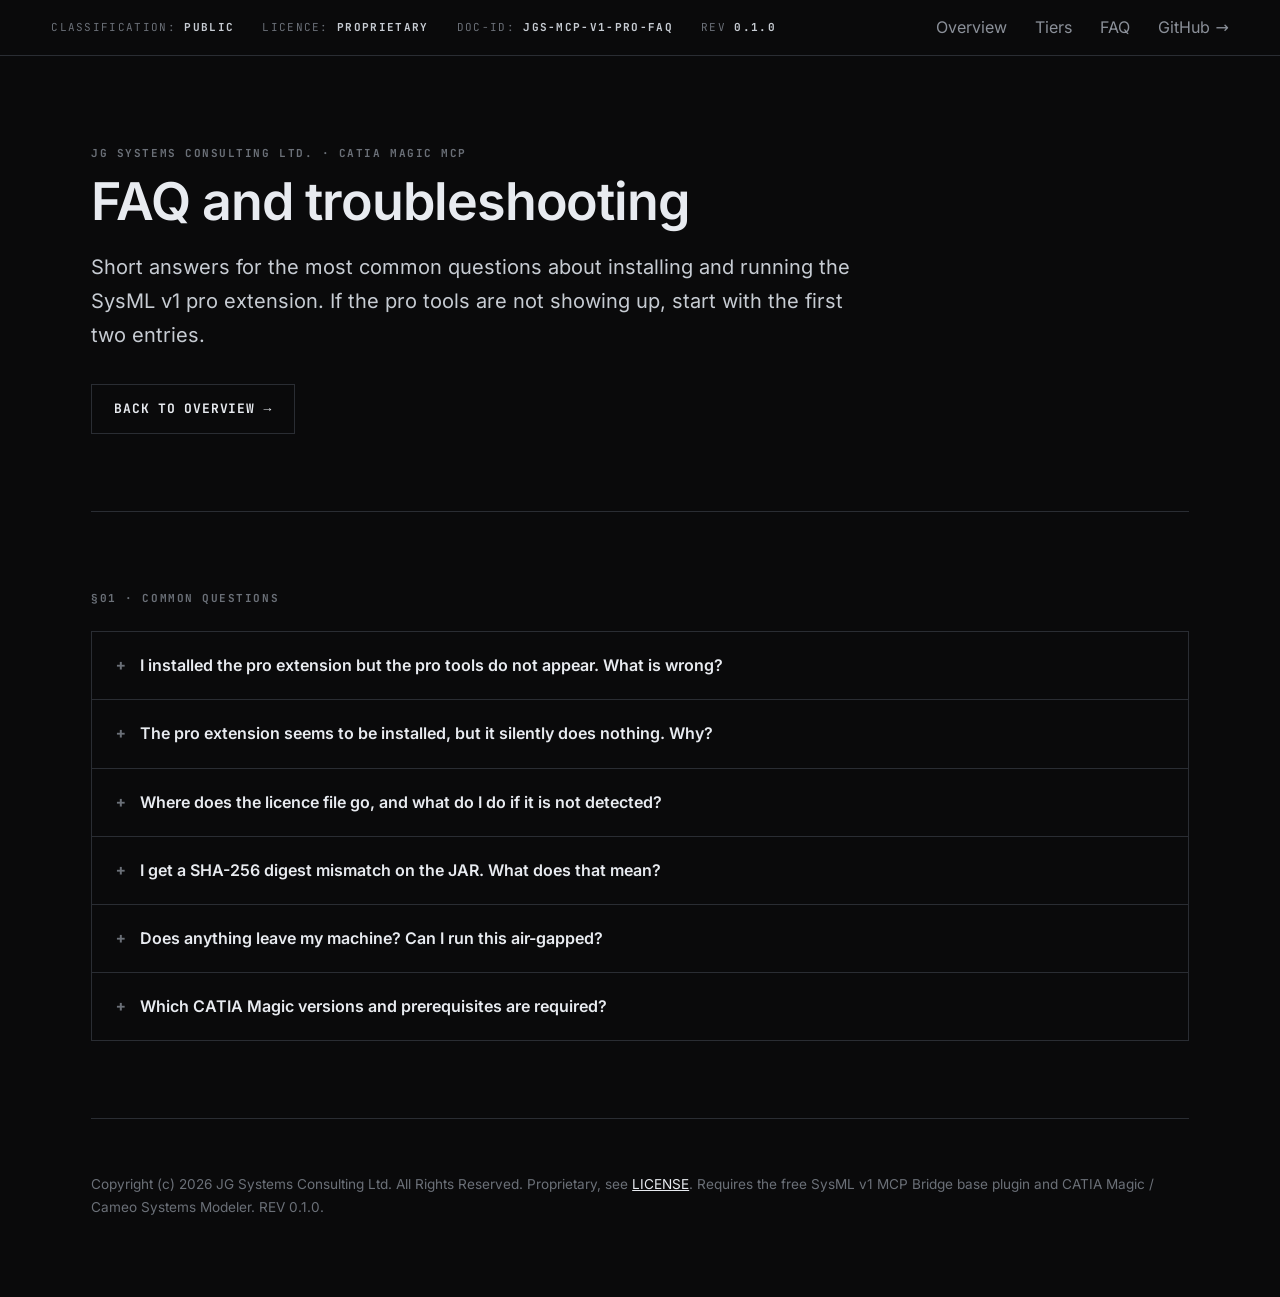
==== docs/faq.html @ 7cb9d119 "docs: add licence-tiers and FAQ sub-pages (RR-B-30) Multi-page site assessment: the repo content jus" ====
<!DOCTYPE html>
<!--
  Copyright (c) 2026 JG Systems Consulting Ltd. All Rights Reserved.
  SPDX-License-Identifier: LicenseRef-JGSystemsConsulting-Proprietary
  JGS brand & design system, dark engineering drafting-document aesthetic.
-->
<html lang="en">
<head>
<meta charset="utf-8">
<meta name="viewport" content="width=device-width, initial-scale=1">
<title>SysML v1 Pro extension: FAQ and troubleshooting | JGS</title>
<meta name="description" content="Answers for the SysML v1 Pro extension: pro tools not appearing, missing base plugin, licence file placement, JAR digest checks, air-gapped operation, and supported CATIA Magic versions.">
<meta name="robots" content="index, follow">
<meta name="author" content="JG Systems Consulting Ltd.">
<link rel="canonical" href="https://jgsystemsconsulting.github.io/jgs-magic-sysmlv1-pro/faq.html">
<meta property="og:type" content="website">
<meta property="og:site_name" content="JGS CATIA Magic MCP">
<meta property="og:title" content="SysML v1 Pro extension: FAQ and troubleshooting">
<meta property="og:description" content="Troubleshooting the SysML v1 pro extension: missing tools, base plugin, licence detection, digest mismatch, air-gapped operation, prerequisites.">
<meta property="og:url" content="https://jgsystemsconsulting.github.io/jgs-magic-sysmlv1-pro/faq.html">
<meta name="twitter:card" content="summary">
<meta name="twitter:title" content="SysML v1 Pro extension: FAQ and troubleshooting">
<meta name="twitter:description" content="Troubleshooting the SysML v1 pro extension: missing tools, base plugin, licence detection, digest mismatch, air-gapped operation, prerequisites.">
<style>
@font-face { font-family: 'Inter'; font-style: normal; font-weight: 400; font-display: swap; src: url('fonts/inter-400.woff2') format('woff2'); }
@font-face { font-family: 'Inter'; font-style: normal; font-weight: 600; font-display: swap; src: url('fonts/inter-600.woff2') format('woff2'); }
@font-face { font-family: 'JetBrains Mono'; font-style: normal; font-weight: 400; font-display: swap; src: url('fonts/jetbrains-mono-400.woff2') format('woff2'); }
@font-face { font-family: 'JetBrains Mono'; font-style: normal; font-weight: 700; font-display: swap; src: url('fonts/jetbrains-mono-700.woff2') format('woff2'); }

:root {
  --ink: #0a0a0b; --ink-2: #111113; --ink-3: #16171a; --ink-4: #1e2024;
  --line: #2a2d33; --line-2: #3a3e46;
  --mute: #6b7078; --mute-2: #8b9099;
  --text: #c7ccd3; --text-hi: #e8ebf0;
  --paper: #f4f2ec; --paper-ink: #0a0a0b;
  --mono: 'JetBrains Mono', ui-monospace, 'SFMono-Regular', Menlo, Consolas, monospace;
  --sans: 'Inter', ui-sans-serif, system-ui, sans-serif;
  --pad-x: clamp(24px, 4vw, 80px); --pad-section: clamp(48px, 6vw, 96px);
}

* { box-sizing: border-box; }
html { -webkit-text-size-adjust: 100%; scroll-behavior: smooth; }
body {
  margin: 0; background: var(--ink); color: var(--mute-2);
  font-family: var(--sans); font-size: 16px; line-height: 1.7;
  -webkit-font-smoothing: antialiased;
}
.wrap { max-width: 1200px; margin: 0 auto; padding: 0 var(--pad-x); }
a { color: var(--text-hi); }
h1, h2, h3 { color: var(--text-hi); letter-spacing: -0.02em; font-weight: 600; }
code, .mono { font-family: var(--mono); }

.label {
  font-family: var(--mono); font-weight: 700; text-transform: uppercase;
  letter-spacing: 0.14em; font-size: 0.6875rem; color: var(--mute);
}

/* Masthead */
.masthead { border-bottom: 1px solid var(--line); }
.masthead .row {
  display: flex; flex-wrap: wrap; gap: 12px 28px; align-items: center;
  padding: 14px var(--pad-x);
}
.masthead .row span { font-family: var(--mono); font-size: 0.6875rem; letter-spacing: 0.12em; color: var(--mute); text-transform: uppercase; }
.masthead .row span b { color: var(--text); font-weight: 700; }
.masthead .row .spacer { flex: 1; }
.masthead .row a { color: var(--mute-2); text-decoration: none; }
.masthead .row a:hover { color: var(--text-hi); }

/* Section scaffolding */
section { padding: var(--pad-section) 0; border-bottom: 1px solid var(--line); }
.sec-label { margin: 0 0 24px; }
.lead-in { color: var(--text); max-width: 64ch; }

/* Hero */
.hero h1 { font-size: clamp(2rem, 5vw, 3.25rem); margin: 0 0 20px; line-height: 1.08; }
.hero p.lede { font-size: clamp(1.05rem, 2vw, 1.25rem); color: var(--text); max-width: 60ch; margin: 0 0 32px; }
.btns { display: flex; flex-wrap: wrap; gap: 14px; align-items: center; }
.btn {
  font-family: var(--mono); font-weight: 700; font-size: 0.8125rem; letter-spacing: 0.06em;
  text-transform: uppercase; text-decoration: none; padding: 13px 22px; display: inline-flex; gap: 10px;
}
.btn.primary { background: var(--paper); color: var(--paper-ink); }
.btn.ghost { background: transparent; color: var(--text-hi); border: 1px solid var(--line); }
.btn:hover { transform: translateY(-1px); }

/* Grid-of-cells (hairline gaps) */
.grid { display: grid; gap: 1px; background: var(--line); border: 1px solid var(--line); }
.grid.cols-2 { grid-template-columns: repeat(2, 1fr); }
.grid.cols-3 { grid-template-columns: repeat(3, 1fr); }
.cell { background: var(--ink); padding: 22px 24px; }
.cell h3 { margin: 0 0 8px; font-size: 1rem; }
.cell code { font-size: 0.85rem; color: var(--text-hi); }
.cell p { margin: 6px 0 0; font-size: 0.95rem; color: var(--mute-2); }

/* Chain */
.chain { display: grid; gap: 1px; background: var(--line); border: 1px solid var(--line); }
.chain .step { background: var(--ink); padding: 22px 24px; display: flex; gap: 22px; align-items: baseline; }
.chain .num { font-family: var(--mono); font-weight: 700; font-size: 3rem; line-height: 1; color: var(--line-2); min-width: 2ch; }
.chain .step h3 { margin: 0 0 4px; }
.chain .step code { color: var(--text-hi); }

/* Code block */
pre {
  background: var(--ink-2); border: 1px solid var(--line); padding: 20px 22px; overflow-x: auto;
  font-family: var(--mono); font-size: 0.85rem; line-height: 1.6; color: var(--text);
}
pre .c { color: var(--mute); }

/* CTA panel */
.cta { background: var(--ink-2); border: 1px solid var(--line); padding: clamp(28px, 4vw, 44px); }
.cta h2 { margin: 0 0 10px; font-size: clamp(1.4rem, 3vw, 1.9rem); }
.cta p { color: var(--text); max-width: 58ch; margin: 0 0 24px; }

footer { padding: 40px 0 64px; }
footer p { font-size: 0.85rem; color: var(--mute); }

:focus-visible { outline: 2px solid var(--paper); outline-offset: 2px; }
@media (prefers-reduced-motion: reduce) { html { scroll-behavior: auto; } * { transition: none !important; } .btn:hover { transform: none; } }
@media (max-width: 860px) {
  .grid.cols-2, .grid.cols-3 { grid-template-columns: 1fr; }
  .masthead .row .spacer { display: none; }
}

/* Tier + FAQ sub-page additions (same tokens) */
.tier-tag { font-family: var(--mono); font-weight: 700; font-size: 0.7rem; letter-spacing: 0.1em; color: var(--mute); }
.faq { display: grid; gap: 1px; background: var(--line); border: 1px solid var(--line); }
.faq details { background: var(--ink); padding: 0; }
.faq summary { padding: 20px 24px; cursor: pointer; color: var(--text-hi); font-weight: 600; list-style: none; }
.faq summary::-webkit-details-marker { display: none; }
.faq summary::before { content: '+'; font-family: var(--mono); color: var(--mute); margin-right: 14px; }
.faq details[open] summary::before { content: '−'; }
.faq details p { margin: 0; padding: 0 24px 22px; color: var(--mute-2); font-size: 0.95rem; }
</style>
</head>
<body>
<header class="masthead">
  <div class="row">
    <span>CLASSIFICATION: <b>PUBLIC</b></span>
    <span>LICENCE: <b>PROPRIETARY</b></span>
    <span>DOC-ID: <b>JGS-MCP-V1-PRO-FAQ</b></span>
    <span>REV <b>0.1.0</b></span>
    <span class="spacer"></span>
    <a href="index.html">Overview</a>
    <a href="tiers.html">Tiers</a>
    <a href="faq.html">FAQ</a>
    <a href="https://github.com/jgsystemsconsulting/jgs-magic-sysmlv1-pro">GitHub &#8594;</a>
  </div>
</header>

<main class="wrap">

  <section class="hero">
    <p class="label">JG Systems Consulting Ltd. &middot; CATIA Magic MCP</p>
    <h1>FAQ and troubleshooting</h1>
    <p class="lede">
      Short answers for the most common questions about installing and running the SysML v1 pro
      extension. If the pro tools are not showing up, start with the first two entries.
    </p>
    <div class="btns">
      <a class="btn ghost" href="index.html">Back to overview &#8594;</a>
    </div>
  </section>

  <section>
    <p class="label sec-label">&sect;01 &middot; Common questions</p>
    <div class="faq">
      <details><summary>I installed the pro extension but the pro tools do not appear. What is wrong?</summary><p>The pro JAR is loaded by the free base plugin at CATIA Magic startup, so it only takes effect after a full restart. Close CATIA Magic completely and reopen it. If the tools are still missing, confirm the free base plugin is installed and that your licence file is present and valid.</p></details>
      <details><summary>The pro extension seems to be installed, but it silently does nothing. Why?</summary><p>The pro JAR cannot run on its own. It is loaded dynamically by the free base plugin (the SysML v1 MCP Bridge), so without that base plugin present the JAR is never loaded and nothing happens. Install the free base plugin first, then restart CATIA Magic.</p></details>
      <details><summary>Where does the licence file go, and what do I do if it is not detected?</summary><p>Place the licence file in the location given with your licence (the bridge reads it locally at startup). If it is not detected, check that the file is the unmodified one we issued, that its name and path match the instructions, and that CATIA Magic has been restarted since you added it. Then confirm Pro is active by checking the licence status reported by the bridge.</p></details>
      <details><summary>I get a SHA-256 digest mismatch on the JAR. What does that mean?</summary><p>The base plugin verifies the pro JAR against a known SHA-256 digest before loading it. A mismatch means the JAR on disk is not the exact file we published: it is incomplete, modified, or corrupted in transit. Re-download <code>jgs-sysmlv1-pro.jar</code>, verify its SHA-256 against the published value in <code>RELEASE-INFO.txt</code>, and replace the copy on disk.</p></details>
      <details><summary>Does anything leave my machine? Can I run this air-gapped?</summary><p>No data leaves your machine. The bridge, the pro JAR, and the licence check all run locally inside CATIA Magic, with no cloud service and no licence server to contact. It works fully air-gapped.</p></details>
      <details><summary>Which CATIA Magic versions and prerequisites are required?</summary><p>You need a supported install of CATIA Magic (Cameo Systems Modeler) with the SysML plugin, the free SysML v1 MCP Bridge base plugin installed, and the matching pro extension JAR for your bridge version. The base plugin and the pro JAR must be from the same release so their digest check lines up. For exact supported versions, see the release notes shipped with your bridge.</p></details>
    </div>
  </section>

  <footer>
    <p>Copyright (c) 2026 JG Systems Consulting Ltd. All Rights Reserved. Proprietary,
       see <a href="https://github.com/jgsystemsconsulting/jgs-magic-sysmlv1-pro/blob/main/LICENSE">LICENSE</a>.
       Requires the free SysML v1 MCP Bridge base plugin and CATIA Magic / Cameo Systems Modeler. REV 0.1.0.</p>
  </footer>

</main>
</body>
</html>
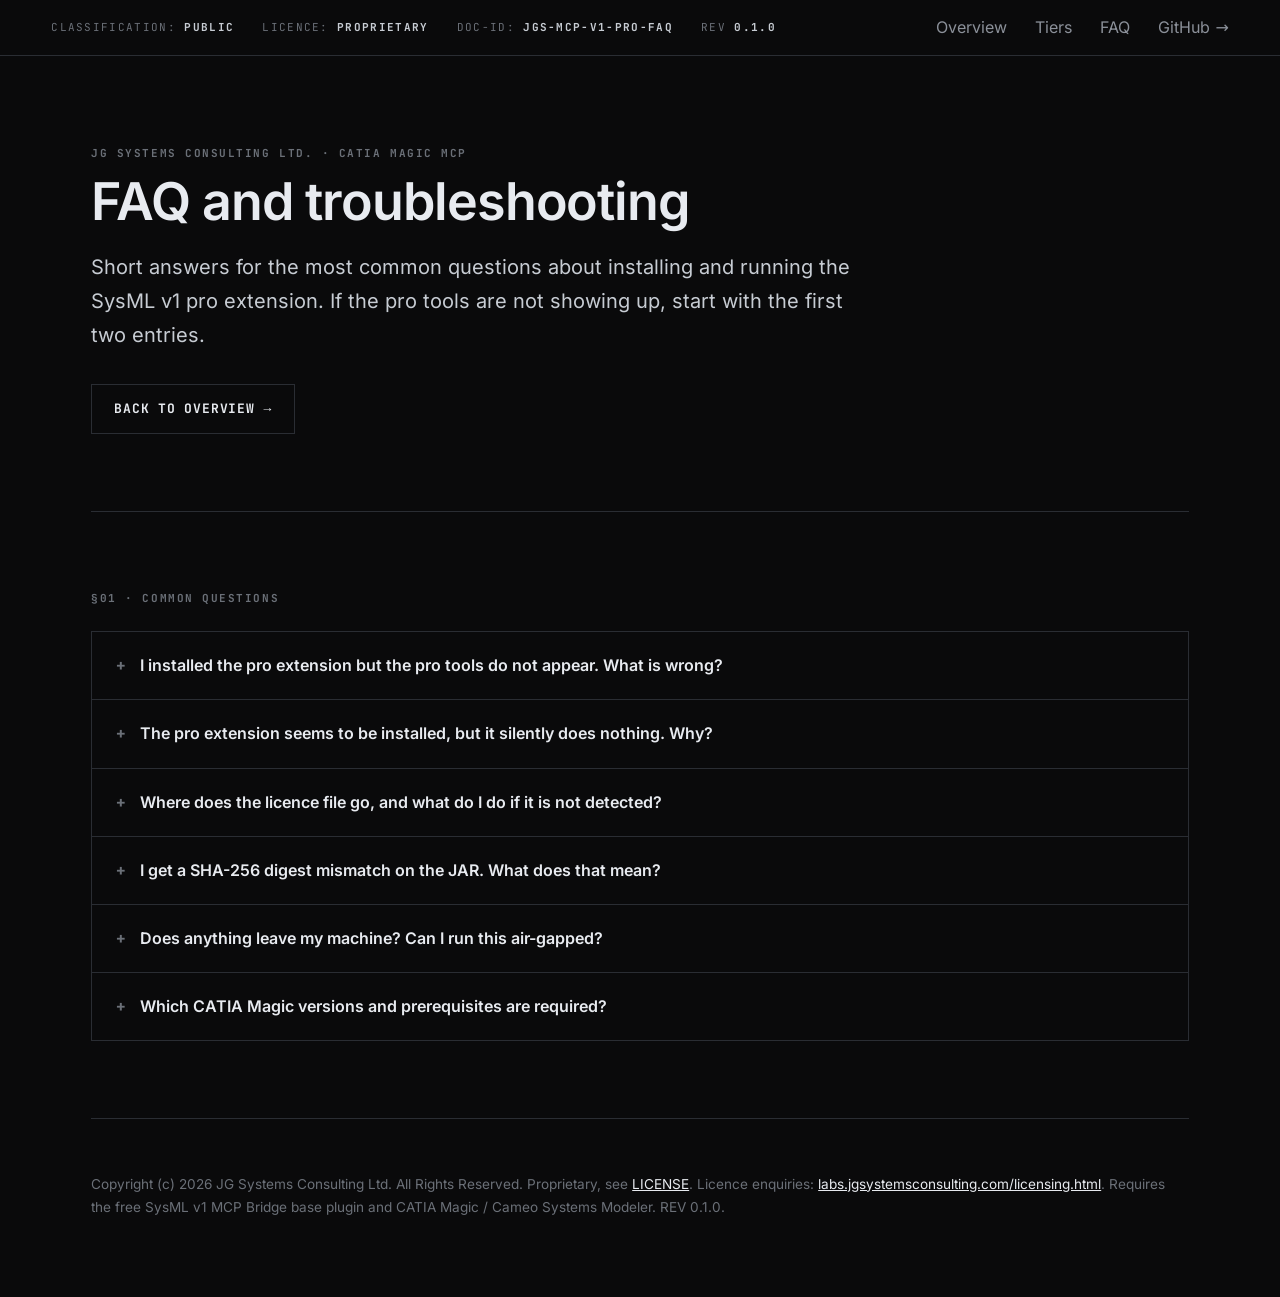
==== commit cba5e000: "chore: close release-standard gaps (RR-B-05/10/14/15/20/22/31/32) - .github/ISSUE_TEMPLATE: bug repo" ====
--- a/docs/faq.html
+++ b/docs/faq.html
@@ -4,23 +4,107 @@
   SPDX-License-Identifier: LicenseRef-JGSystemsConsulting-Proprietary
   JGS brand & design system, dark engineering drafting-document aesthetic.
 -->
-<html lang="en">
+<html lang="en-GB">
 <head>
 <meta charset="utf-8">
 <meta name="viewport" content="width=device-width, initial-scale=1">
+<meta name="theme-color" content="#0d1117">
+<meta property="og:locale" content="en_GB">
 <title>SysML v1 Pro extension: FAQ and troubleshooting | JGS</title>
-<meta name="description" content="Answers for the SysML v1 Pro extension: pro tools not appearing, missing base plugin, licence file placement, JAR digest checks, air-gapped operation, and supported CATIA Magic versions.">
-<meta name="robots" content="index, follow">
+<meta name="description" content="Troubleshooting for the SysML v1 Pro extension: pro tools not showing, missing base plugin, licence file placement, JAR digest checks, and air-gapped operation.">
+<meta name="keywords" content="SysML v1, Pro extension, troubleshooting, FAQ, pro tools not appearing, base plugin missing, licence file, SHA-256 digest, JAR mismatch, air-gapped, CATIA Magic versions, MCP Bridge">
+<meta name="robots" content="index, follow, max-image-preview:large">
 <meta name="author" content="JG Systems Consulting Ltd.">
 <link rel="canonical" href="https://jgsystemsconsulting.github.io/jgs-magic-sysmlv1-pro/faq.html">
 <meta property="og:type" content="website">
 <meta property="og:site_name" content="JGS CATIA Magic MCP">
 <meta property="og:title" content="SysML v1 Pro extension: FAQ and troubleshooting">
-<meta property="og:description" content="Troubleshooting the SysML v1 pro extension: missing tools, base plugin, licence detection, digest mismatch, air-gapped operation, prerequisites.">
+<meta property="og:description" content="Troubleshooting for the SysML v1 Pro extension: pro tools not showing, missing base plugin, licence file placement, JAR digest checks, and air-gapped operation.">
 <meta property="og:url" content="https://jgsystemsconsulting.github.io/jgs-magic-sysmlv1-pro/faq.html">
-<meta name="twitter:card" content="summary">
+<meta property="og:image" content="https://jgsystemsconsulting.github.io/jgs-magic-sysmlv1-pro/assets/og.png">
+<meta property="og:image:width" content="1200">
+<meta property="og:image:height" content="630">
+<meta property="og:image:alt" content="JGS SysML v1 MCP Bridge Pro Extension">
+<meta name="twitter:image" content="https://jgsystemsconsulting.github.io/jgs-magic-sysmlv1-pro/assets/og.png">
+<meta name="twitter:card" content="summary_large_image">
 <meta name="twitter:title" content="SysML v1 Pro extension: FAQ and troubleshooting">
 <meta name="twitter:description" content="Troubleshooting the SysML v1 pro extension: missing tools, base plugin, licence detection, digest mismatch, air-gapped operation, prerequisites.">
+<script type="application/ld+json">
+{
+  "@context": "https://schema.org",
+  "@type": "FAQPage",
+  "mainEntity": [
+    {
+      "@type": "Question",
+      "name": "I installed the pro extension but the pro tools do not appear. What is wrong?",
+      "acceptedAnswer": {
+        "@type": "Answer",
+        "text": "The pro JAR is loaded by the free base plugin at CATIA Magic startup, so it only takes effect after a full restart. Close CATIA Magic completely and reopen it. If the tools are still missing, confirm the free base plugin is installed and that your licence file is present and valid."
+      }
+    },
+    {
+      "@type": "Question",
+      "name": "The pro extension seems to be installed, but it silently does nothing. Why?",
+      "acceptedAnswer": {
+        "@type": "Answer",
+        "text": "The pro JAR cannot run on its own. It is loaded dynamically by the free base plugin (the SysML v1 MCP Bridge), so without that base plugin present the JAR is never loaded and nothing happens. Install the free base plugin first, then restart CATIA Magic."
+      }
+    },
+    {
+      "@type": "Question",
+      "name": "Where does the licence file go, and what do I do if it is not detected?",
+      "acceptedAnswer": {
+        "@type": "Answer",
+        "text": "Place the licence file in the location given with your licence (the bridge reads it locally at startup). If it is not detected, check that the file is the unmodified one we issued, that its name and path match the instructions, and that CATIA Magic has been restarted since you added it. Then confirm Pro is active by checking the licence status reported by the bridge."
+      }
+    },
+    {
+      "@type": "Question",
+      "name": "I get a SHA-256 digest mismatch on the JAR. What does that mean?",
+      "acceptedAnswer": {
+        "@type": "Answer",
+        "text": "The base plugin verifies the pro JAR against a known SHA-256 digest before loading it. A mismatch means the JAR on disk is not the exact file we published: it is incomplete, modified, or corrupted in transit. Re-download jgs-sysmlv1-pro.jar, verify its SHA-256 against the published value in RELEASE-INFO.txt, and replace the copy on disk."
+      }
+    },
+    {
+      "@type": "Question",
+      "name": "Does anything leave my machine? Can I run this air-gapped?",
+      "acceptedAnswer": {
+        "@type": "Answer",
+        "text": "No data leaves your machine. The bridge, the pro JAR, and the licence check all run locally inside CATIA Magic, with no cloud service and no licence server to contact. It works fully air-gapped."
+      }
+    },
+    {
+      "@type": "Question",
+      "name": "Which CATIA Magic versions and prerequisites are required?",
+      "acceptedAnswer": {
+        "@type": "Answer",
+        "text": "You need a supported install of CATIA Magic (Cameo Systems Modeler) with the SysML plugin, the free SysML v1 MCP Bridge base plugin installed, and the matching pro extension JAR for your bridge version. The base plugin and the pro JAR must be from the same release so their digest check lines up. For exact supported versions, see the release notes shipped with your bridge."
+      }
+    }
+  ]
+}
+</script>
+<script type="application/ld+json">
+{
+  "@context": "https://schema.org",
+  "@type": "BreadcrumbList",
+  "itemListElement": [
+    {
+      "@type": "ListItem",
+      "position": 1,
+      "name": "Overview",
+      "item": "https://jgsystemsconsulting.github.io/jgs-magic-sysmlv1-pro/"
+    },
+    {
+      "@type": "ListItem",
+      "position": 2,
+      "name": "FAQ",
+      "item": "https://jgsystemsconsulting.github.io/jgs-magic-sysmlv1-pro/faq.html"
+    }
+  ]
+}
+</script>
 <style>
 @font-face { font-family: 'Inter'; font-style: normal; font-weight: 400; font-display: swap; src: url('fonts/inter-400.woff2') format('woff2'); }
 @font-face { font-family: 'Inter'; font-style: normal; font-weight: 600; font-display: swap; src: url('fonts/inter-600.woff2') format('woff2'); }
@@ -176,7 +260,8 @@
 
   <footer>
     <p>Copyright (c) 2026 JG Systems Consulting Ltd. All Rights Reserved. Proprietary,
-       see <a href="https://github.com/jgsystemsconsulting/jgs-magic-sysmlv1-pro/blob/main/LICENSE">LICENSE</a>.
+       see <a href="https://github.com/jgsystemsconsulting/jgs-magic-sysmlv1-pro/blob/main/LICENSE">LICENSE</a>. Licence enquiries:
+       <a href="https://labs.jgsystemsconsulting.com/licensing.html">labs.jgsystemsconsulting.com/licensing.html</a>.
        Requires the free SysML v1 MCP Bridge base plugin and CATIA Magic / Cameo Systems Modeler. REV 0.1.0.</p>
   </footer>
 
